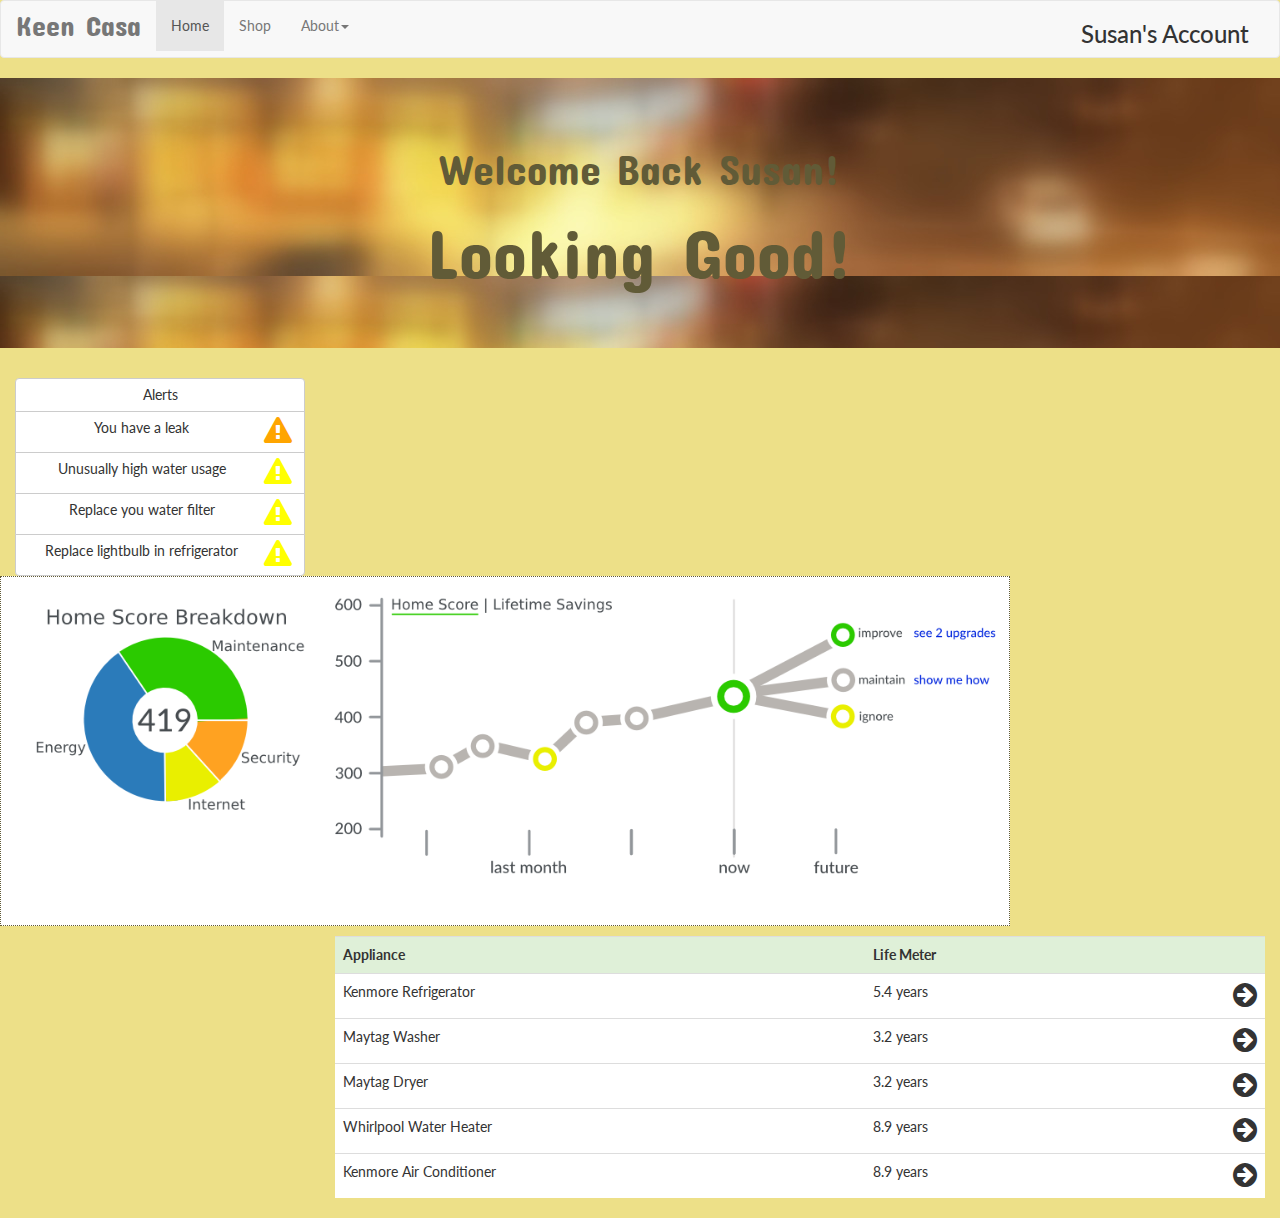
==== dashboard.html @ 5ca03fba "dashboard layout" ====
<!DOCTYPE html>
<html lang="en">
  <head>
    <meta charset="utf-8">
    <meta http-equiv="X-UA-Compatible" content="IE=edge">
    <meta name="viewport" content="width=device-width, initial-scale=1">
    <title>KeenCasa</title>

    <!-- Bootstrap -->
   <link href="css/font-awesome.min.css" rel="stylesheet">
    <link href="css/bootstrap.min.css" rel="stylesheet">
    <link href="css/custom.css" rel="stylesheet">
    <link href='http://fonts.googleapis.com/css?family=Lato:300,400,900' rel='stylesheet' type='text/css'>
    <link href='http://fonts.googleapis.com/css?family=Concert+One' rel='stylesheet' type='text/css'>

    <!-- HTML5 Shim and Respond.js IE8 support of HTML5 elements and media queries -->
    <!-- WARNING: Respond.js doesn't work if you view the page via file:// -->
    <!--[if lt IE 9]>
      <script src="https://oss.maxcdn.com/html5shiv/3.7.2/html5shiv.min.js"></script>
      <script src="https://oss.maxcdn.com/respond/1.4.2/respond.min.js"></script>
    <![endif]-->
  </head>
  <body>
<nav class="navbar navbar-default" role="navigation">
  <div class="container-fluid">
    <!-- Brand and toggle get grouped for better mobile display -->
    <div class="navbar-header">
      <button type="button" class="navbar-toggle" data-toggle="collapse" data-target="#bs-example-navbar-collapse-1">
        <span class="sr-only">Toggle navigation</span>
        <span class="icon-bar"></span>
        <span class="icon-bar"></span>
        <span class="icon-bar"></span>
      </button>
      <a class="navbar-brand" href="#">Keen Casa</a>
    </div>

    <!-- Collect the nav links, forms, and other content for toggling -->
    <div class="collapse navbar-collapse" id="bs-example-navbar-collapse-1">
      <ul class="nav navbar-nav">
        <li class="active"><a href="#">Home</a></li>
        <li><a href="#">Shop</a></li>
        <li class="dropdown">
          <a href="#" class="dropdown-toggle" data-toggle="dropdown">About<span class="caret"></span></a>
          <ul class="dropdown-menu" role="menu">
            <li><a href="#">Action</a></li>
            <li><a href="#">Another action</a></li>
            <li><a href="#">Something else here</a></li>
            <li class="divider"></li>
            <li><a href="#">Separated link</a></li>
            <li class="divider"></li>
            <li><a href="#">One more separated link</a></li>
          </ul>
        </li>
      </ul>
      <h3 class="pull-right">Susan's Account</h3>
    
    </div><!-- /.navbar-collapse -->
  </div><!-- /.container-fluid -->
</nav>

<div class="jumbotron">
  <h2>Welcome Back Susan!</h2>
  <h1>Looking Good!</h1>
</div>
<container>
  <row>
    <div class="btn-group-vertical pull-left col-sm-3">
        <button type="button" class="btn btn-default">Alerts</button>
        <button type="button" class="btn btn-default">You have a leak<i class="fa fa-2x fa-exclamation-triangle pull-right medium-alert"></i></button>
        <button type="button" class="btn btn-default">Unusually high water usage<i class="fa fa-2x fa-exclamation-triangle pull-right low-alert"></i></button>
        <button type="button" class="btn btn-default">Replace you water filter <i class="fa fa-2x fa-exclamation-triangle pull-right low-alert"></i></button>
        <button type="button" class="btn btn-default">Replace lightbulb in refrigerator<i class="fa fa-2x fa-exclamation-triangle pull-right low-alert"></i></button>
    </div>

    <div class="data-vis col-sm-9">
      <img src="images/drawing.png" alt="graphs" width="1000px" height="auto">
    </div>
  </row
</container>

<div class="col-sm-9 pull-right">
  <table class="table">
    <tr class="success">
      <td>Appliance</td>
      <td>Life Meter</td>
      <td></td>
    </tr>
    <tr class="">
      <td>Kenmore Refrigerator</td>
      <td>5.4 years</td>
      <td><i class="fa fa-2x fa-arrow-circle-right pull-right"></i></td>
    </tr>
    <tr class="">
      <td>Maytag Washer</td>
      <td>3.2 years</td>      
      <td><i class="fa fa-2x fa-arrow-circle-right pull-right"></i></td>
    </tr>
    <tr class="">
      <td>Maytag Dryer</td>
      <td>3.2 years</td>   
      <td><i class="fa fa-2x fa-arrow-circle-right pull-right"></i></td>
    </tr>
    <tr class="">
      <td>Whirlpool Water Heater</td>
      <td>8.9 years</td>   
      <td><i class="fa fa-2x fa-arrow-circle-right pull-right"></i></td>
    </tr>
    <tr class="">
      <td>Kenmore Air Conditioner</td>
      <td>8.9 years</td>   
      <td><i class="fa fa-2x fa-arrow-circle-right pull-right"></i></td>
    </tr>
  </table>
</div>

    <!-- jQuery (necessary for Bootstrap's JavaScript plugins) -->
    <script src="https://ajax.googleapis.com/ajax/libs/jquery/1.11.1/jquery.min.js"></script>
    <!-- Include all compiled plugins (below), or include individual files as needed -->
    <script src="js/bootstrap.min.js"></script>
  </body>
</html>
---- css/custom.css ----
.jumbotron h2 {
	text-align: center;
	font-family: 'Concert One', cursive;
	font-size: 3em;
	color: #615B37;
}

.jumbotron h1 {
	text-align: center;
	font-family: 'Concert One', cursive;
	font-size: 5em;
	color: #615B37;
}
.data-vis	{
	border: 1px dotted #615B37;
	width: 1010px;
	height: 350px;
	background-color: white;
	margin-bottom: 10px;
}

.medium-alert {
	color: orange;
}

.low-alert {
	color: yellow;
}

.jumbotron {
	background-image: url("../images/blurred.jpg");
	background-repeat: none;
}

body {
	font-family: lato;
	background-color: #EDE088;
}

.navbar-brand {
	font-family: 'Concert One', cursive;
	font-size: 2em;
	color: #615B37;
}

.btn-group-vertical, .list-group {
	border-radius: 50px;
}

tr.success td {
	font-weight: bold;
}

.fa-arrow-circle {
	color: #615B37;
}

table {
	background-color: white;
}
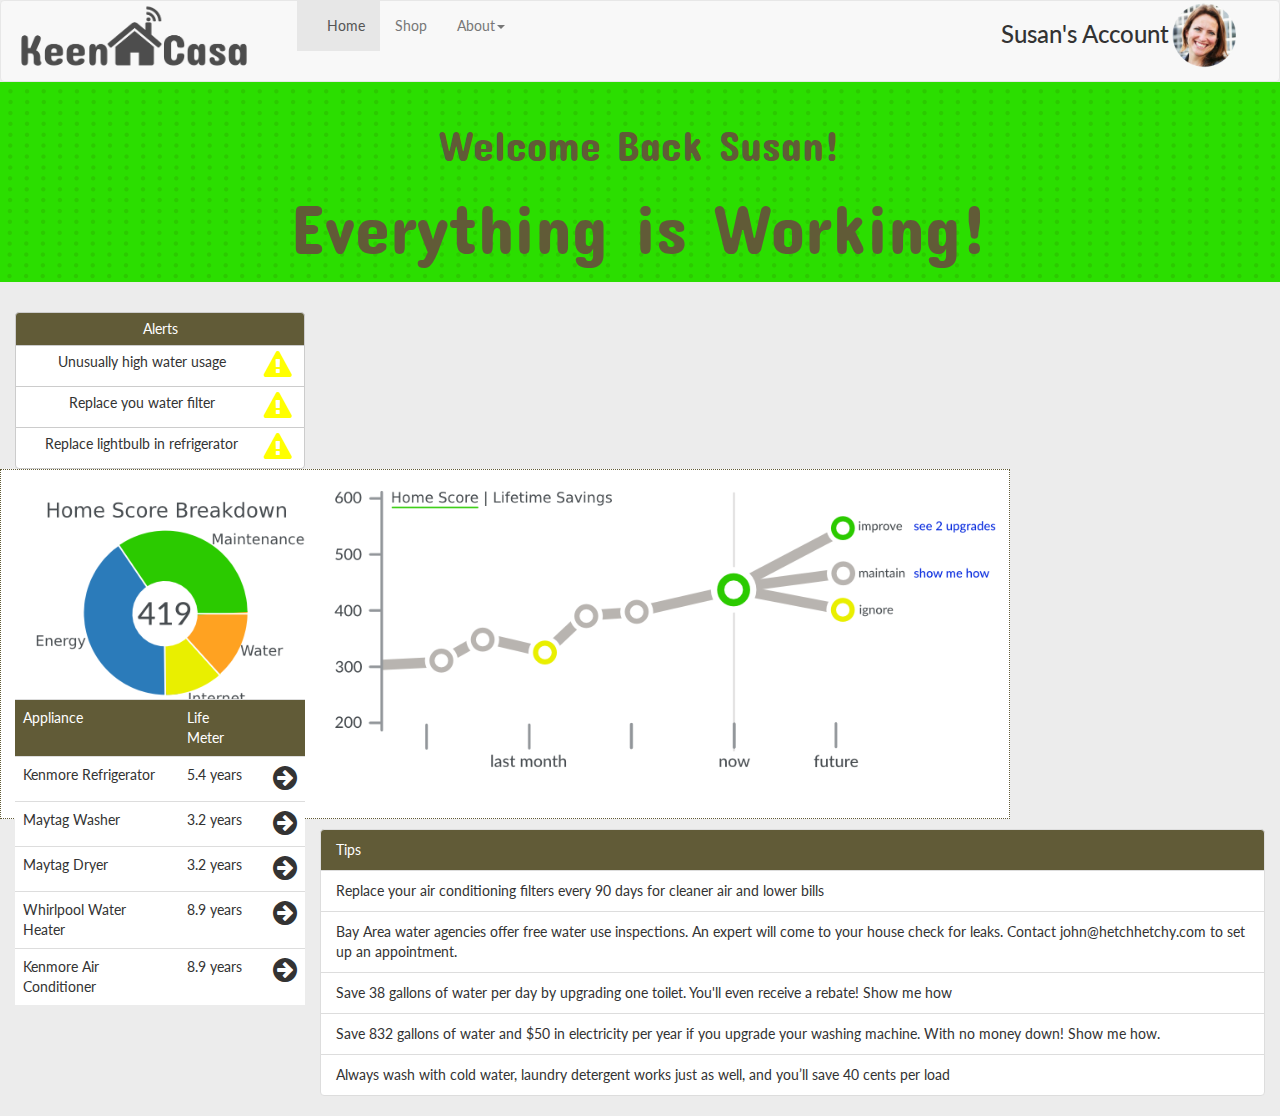
==== commit 6a5748b4: "updated dashboard" ====
--- a/dashboard.html
+++ b/dashboard.html
@@ -31,7 +31,7 @@
         <span class="icon-bar"></span>
         <span class="icon-bar"></span>
       </button>
-      <a class="navbar-brand" href="#">Keen Casa</a>
+      <a class="navbar-brand" href="#"><img src="images/logo.png" width="auto" height="70px"</a>
     </div>
 
     <!-- Collect the nav links, forms, and other content for toggling -->
@@ -52,6 +52,7 @@
           </ul>
         </li>
       </ul>
+      <img class="pull-right avatar" src="images/avatar.png" width="80px" height="80px">
       <h3 class="pull-right">Susan's Account</h3>
     
     </div><!-- /.navbar-collapse -->
@@ -60,13 +61,12 @@
 
 <div class="jumbotron">
   <h2>Welcome Back Susan!</h2>
-  <h1>Looking Good!</h1>
+  <h1>Everything is Working!</h1>
 </div>
 <container>
   <row>
     <div class="btn-group-vertical pull-left col-sm-3">
-        <button type="button" class="btn btn-default">Alerts</button>
-        <button type="button" class="btn btn-default">You have a leak<i class="fa fa-2x fa-exclamation-triangle pull-right medium-alert"></i></button>
+        <button type="button" class="btn btn-default primary">Alerts</button>
         <button type="button" class="btn btn-default">Unusually high water usage<i class="fa fa-2x fa-exclamation-triangle pull-right low-alert"></i></button>
         <button type="button" class="btn btn-default">Replace you water filter <i class="fa fa-2x fa-exclamation-triangle pull-right low-alert"></i></button>
         <button type="button" class="btn btn-default">Replace lightbulb in refrigerator<i class="fa fa-2x fa-exclamation-triangle pull-right low-alert"></i></button>
@@ -75,43 +75,54 @@
     <div class="data-vis col-sm-9">
       <img src="images/drawing.png" alt="graphs" width="1000px" height="auto">
     </div>
-  </row
+        <div class="col-sm-3 pull-left">
+      <table class="table">
+        <tr class="primary">
+          <td>Appliance</td>
+          <td>Life Meter</td>
+          <td></td>
+        </tr>
+        <tr class="">
+          <td>Kenmore Refrigerator</td>
+          <td>5.4 years</td>
+          <td><i class="fa fa-2x fa-arrow-circle-right pull-right"></i></td>
+        </tr>
+        <tr class="">
+          <td>Maytag Washer</td>
+          <td>3.2 years</td>      
+          <td><i class="fa fa-2x fa-arrow-circle-right pull-right"></i></td>
+        </tr>
+        <tr class="">
+          <td>Maytag Dryer</td>
+          <td>3.2 years</td>   
+          <td><i class="fa fa-2x fa-arrow-circle-right pull-right"></i></td>
+        </tr>
+        <tr class="">
+          <td>Whirlpool Water Heater</td>
+          <td>8.9 years</td>   
+          <td><i class="fa fa-2x fa-arrow-circle-right pull-right"></i></td>
+        </tr>
+        <tr class="">
+          <td>Kenmore Air Conditioner</td>
+          <td>8.9 years</td>   
+          <td><i class="fa fa-2x fa-arrow-circle-right pull-right"></i></td>
+        </tr>
+      </table>
+    </div>
+    
+  </row>
+  <row>
+    <ul class="col-sm-9 list-group">
+      <li class="list-group-item primary">Tips</li>
+      <li class="list-group-item">Replace your air conditioning filters every 90 days for cleaner air and lower bills</li>
+      <li class="list-group-item">Bay Area water agencies offer free water use inspections. An expert will come to your house check for leaks. Contact john@hetchhetchy.com to set up an appointment.</li>
+      <li class="list-group-item">Save 38 gallons of water per day by upgrading one toilet. You'll even receive a rebate! Show me how</li>
+      <li class="list-group-item">Save 832 gallons of water and $50 in electricity per year if you upgrade your washing machine. With no money down! Show me how.</li>
+      <li class="list-group-item">Always wash with cold water, laundry detergent works just as well, and you’ll save 40 cents per load
+    </li>
+    </ul>
+  </row>
 </container>
-
-<div class="col-sm-9 pull-right">
-  <table class="table">
-    <tr class="success">
-      <td>Appliance</td>
-      <td>Life Meter</td>
-      <td></td>
-    </tr>
-    <tr class="">
-      <td>Kenmore Refrigerator</td>
-      <td>5.4 years</td>
-      <td><i class="fa fa-2x fa-arrow-circle-right pull-right"></i></td>
-    </tr>
-    <tr class="">
-      <td>Maytag Washer</td>
-      <td>3.2 years</td>      
-      <td><i class="fa fa-2x fa-arrow-circle-right pull-right"></i></td>
-    </tr>
-    <tr class="">
-      <td>Maytag Dryer</td>
-      <td>3.2 years</td>   
-      <td><i class="fa fa-2x fa-arrow-circle-right pull-right"></i></td>
-    </tr>
-    <tr class="">
-      <td>Whirlpool Water Heater</td>
-      <td>8.9 years</td>   
-      <td><i class="fa fa-2x fa-arrow-circle-right pull-right"></i></td>
-    </tr>
-    <tr class="">
-      <td>Kenmore Air Conditioner</td>
-      <td>8.9 years</td>   
-      <td><i class="fa fa-2x fa-arrow-circle-right pull-right"></i></td>
-    </tr>
-  </table>
-</div>
 
     <!-- jQuery (necessary for Bootstrap's JavaScript plugins) -->
     <script src="https://ajax.googleapis.com/ajax/libs/jquery/1.11.1/jquery.min.js"></script>
--- a/css/custom.css
+++ b/css/custom.css
@@ -28,19 +28,26 @@
 }
 
 .jumbotron {
-	background-image: url("../images/blurred.jpg");
+	background-image: url("../images/banner.png");
 	background-repeat: none;
+	height: 200px;
+	padding: 20px;
 }
 
 body {
 	font-family: lato;
-	background-color: #EDE088;
+	background-color: #ECECEC;
+}
+
+.navbar {
+	margin-bottom: 0;
 }
 
 .navbar-brand {
 	font-family: 'Concert One', cursive;
 	font-size: 2em;
 	color: #615B37;
+	padding-top: 0
 }
 
 .btn-group-vertical, .list-group {
@@ -57,4 +64,12 @@
 
 table {
 	background-color: white;
-}+	margin-top: -130px;
+}
+
+.primary {
+	background: #615B37;
+	color: white;
+}
+
+
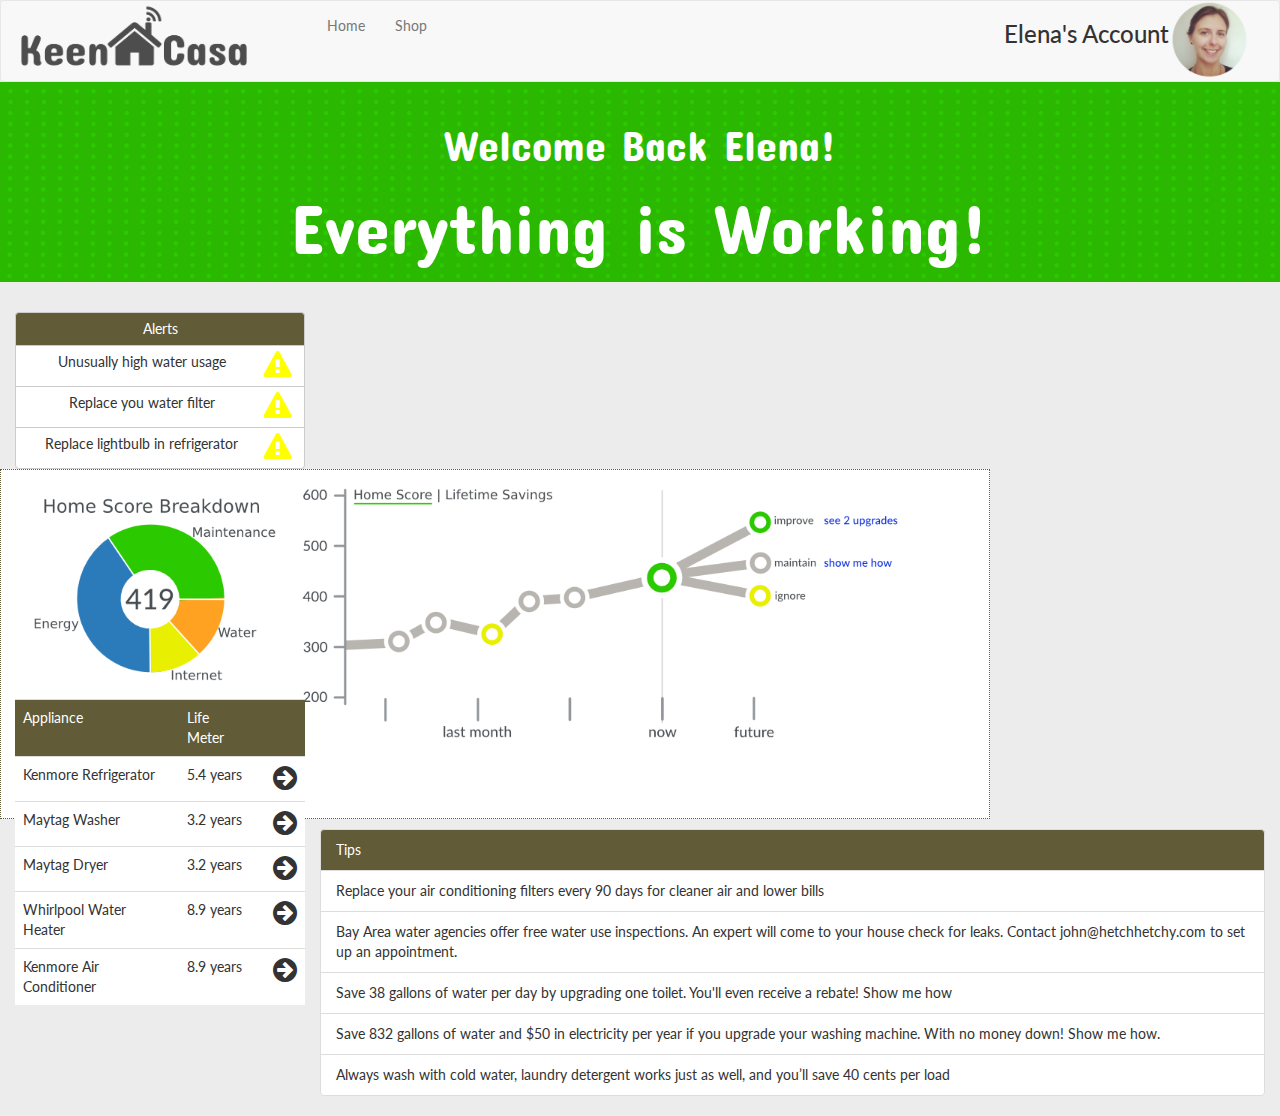
==== commit 21c86ee0: "added product page" ====
--- a/dashboard.html
+++ b/dashboard.html
@@ -19,8 +19,8 @@
       <script src="https://oss.maxcdn.com/html5shiv/3.7.2/html5shiv.min.js"></script>
       <script src="https://oss.maxcdn.com/respond/1.4.2/respond.min.js"></script>
     <![endif]-->
-  </head>
-  <body>
+</head>
+<body>
 <nav class="navbar navbar-default" role="navigation">
   <div class="container-fluid">
     <!-- Brand and toggle get grouped for better mobile display -->
@@ -31,37 +31,26 @@
         <span class="icon-bar"></span>
         <span class="icon-bar"></span>
       </button>
-      <a class="navbar-brand" href="#"><img src="images/logo.png" width="auto" height="70px"</a>
+      <a class="navbar-brand" href="index.html"><img src="images/logo.png" width="auto" height="70px"</a>
     </div>
 
     <!-- Collect the nav links, forms, and other content for toggling -->
     <div class="collapse navbar-collapse" id="bs-example-navbar-collapse-1">
       <ul class="nav navbar-nav">
-        <li class="active"><a href="#">Home</a></li>
-        <li><a href="#">Shop</a></li>
-        <li class="dropdown">
-          <a href="#" class="dropdown-toggle" data-toggle="dropdown">About<span class="caret"></span></a>
-          <ul class="dropdown-menu" role="menu">
-            <li><a href="#">Action</a></li>
-            <li><a href="#">Another action</a></li>
-            <li><a href="#">Something else here</a></li>
-            <li class="divider"></li>
-            <li><a href="#">Separated link</a></li>
-            <li class="divider"></li>
-            <li><a href="#">One more separated link</a></li>
-          </ul>
+        <li class=""><a href="dashboard.html">Home</a></li>
+        <li><a href="products.html">Shop</a></li>
         </li>
       </ul>
       <img class="pull-right avatar" src="images/avatar.png" width="80px" height="80px">
-      <h3 class="pull-right">Susan's Account</h3>
+      <h3 class="pull-right">Elena's Account</h3>
     
     </div><!-- /.navbar-collapse -->
   </div><!-- /.container-fluid -->
 </nav>
 
 <div class="jumbotron">
-  <h2>Welcome Back Susan!</h2>
-  <h1>Everything is Working!</h1>
+  <h2 style="color:#ffffff;">Welcome Back Elena!</h2>
+  <h1 style="color:#ffffff;">Everything is Working!</h1>
 </div>
 <container>
   <row>
@@ -73,10 +62,10 @@
     </div>
 
     <div class="data-vis col-sm-9">
-      <img src="images/drawing.png" alt="graphs" width="1000px" height="auto">
+      <img src="images/drawing.png" alt="graphs" width="900px" height="auto">
     </div>
         <div class="col-sm-3 pull-left">
-      <table class="table">
+      <table class="table dashboard">
         <tr class="primary">
           <td>Appliance</td>
           <td>Life Meter</td>
@@ -129,4 +118,4 @@
     <!-- Include all compiled plugins (below), or include individual files as needed -->
     <script src="js/bootstrap.min.js"></script>
   </body>
-</html>+</html>
--- a/css/custom.css
+++ b/css/custom.css
@@ -13,7 +13,7 @@
 }
 .data-vis	{
 	border: 1px dotted #615B37;
-	width: 1010px;
+	width: 990px;
 	height: 350px;
 	background-color: white;
 	margin-bottom: 10px;
@@ -28,7 +28,7 @@
 }
 
 .jumbotron {
-	background-image: url("../images/banner.png");
+	background-image: url("../images/banner.png ");
 	background-repeat: none;
 	height: 200px;
 	padding: 20px;
@@ -62,7 +62,7 @@
 	color: #615B37;
 }
 
-table {
+table.dashboard {
 	background-color: white;
 	margin-top: -130px;
 }
@@ -72,4 +72,21 @@
 	color: white;
 }
 
+table.upgrade tr td {
+font-size: 1.5em;
 
+}
+button.upgrade {
+	background-color: yellow;
+	border-radius: 20px;
+}
+
+.savings {
+	color: green;
+	font-size: 4em;
+}
+
+.score {
+	color: blue;
+	font-size: 4em;
+}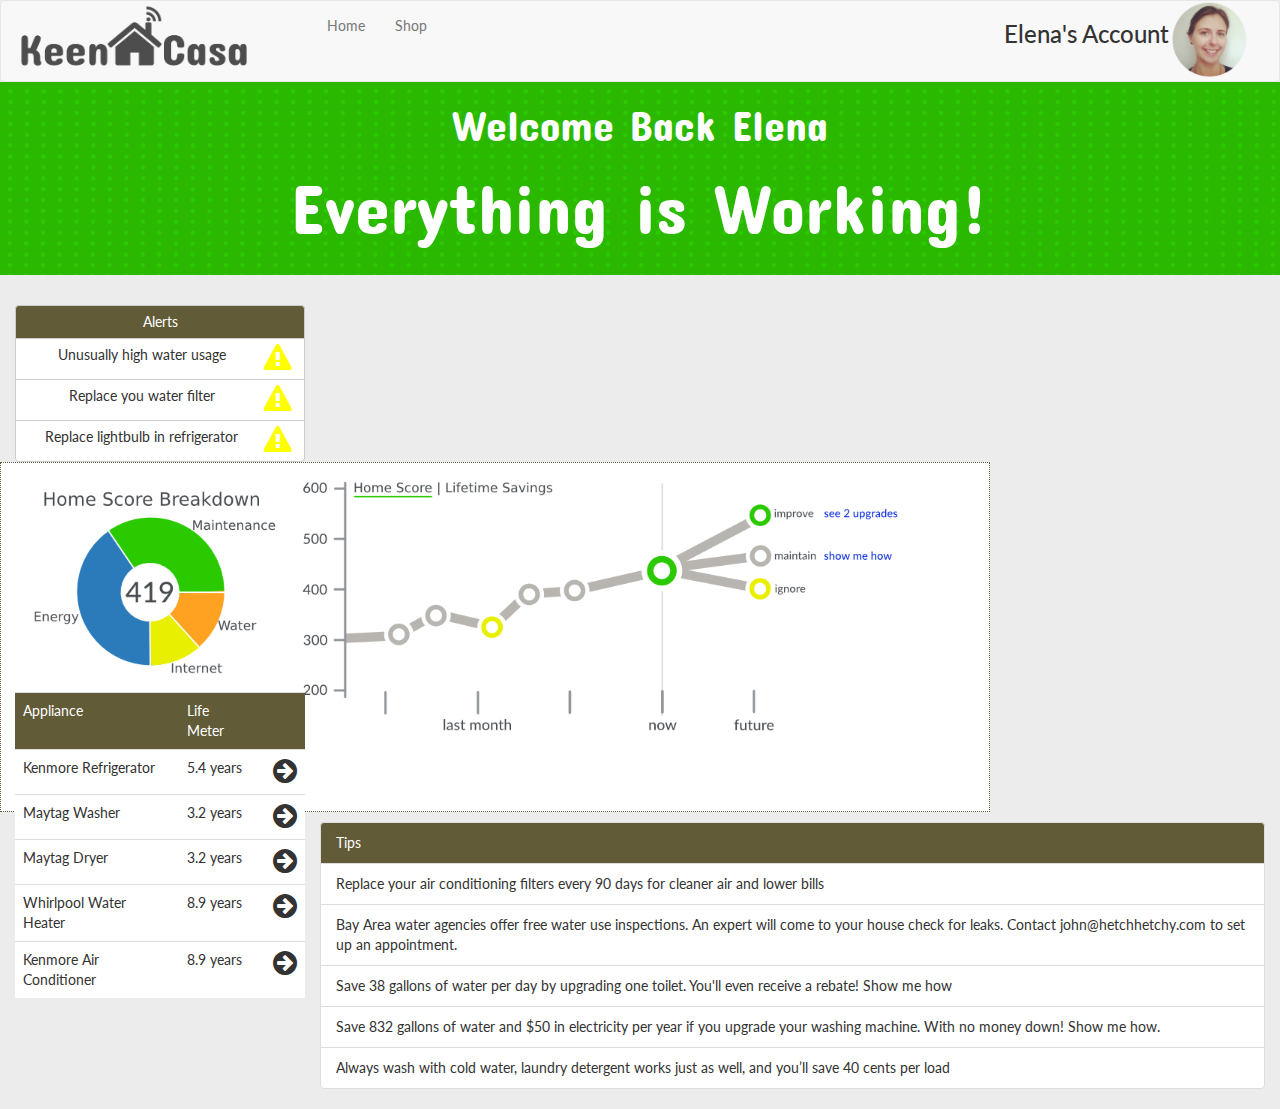
==== commit 905e51df: "fixed bugs" ====
--- a/dashboard.html
+++ b/dashboard.html
@@ -49,7 +49,7 @@
 </nav>
 
 <div class="jumbotron">
-  <h2 style="color:#ffffff;">Welcome Back Elena!</h2>
+  <h2 style="color:#ffffff;margin-top:0px;">Welcome Back Elena</h2>
   <h1 style="color:#ffffff;">Everything is Working!</h1>
 </div>
 <container>
--- a/css/custom.css
+++ b/css/custom.css
@@ -30,7 +30,6 @@
 .jumbotron {
 	background-image: url("../images/banner.png ");
 	background-repeat: none;
-	height: 200px;
 	padding: 20px;
 }
 
@@ -89,4 +88,4 @@
 .score {
 	color: blue;
 	font-size: 4em;
-}+}
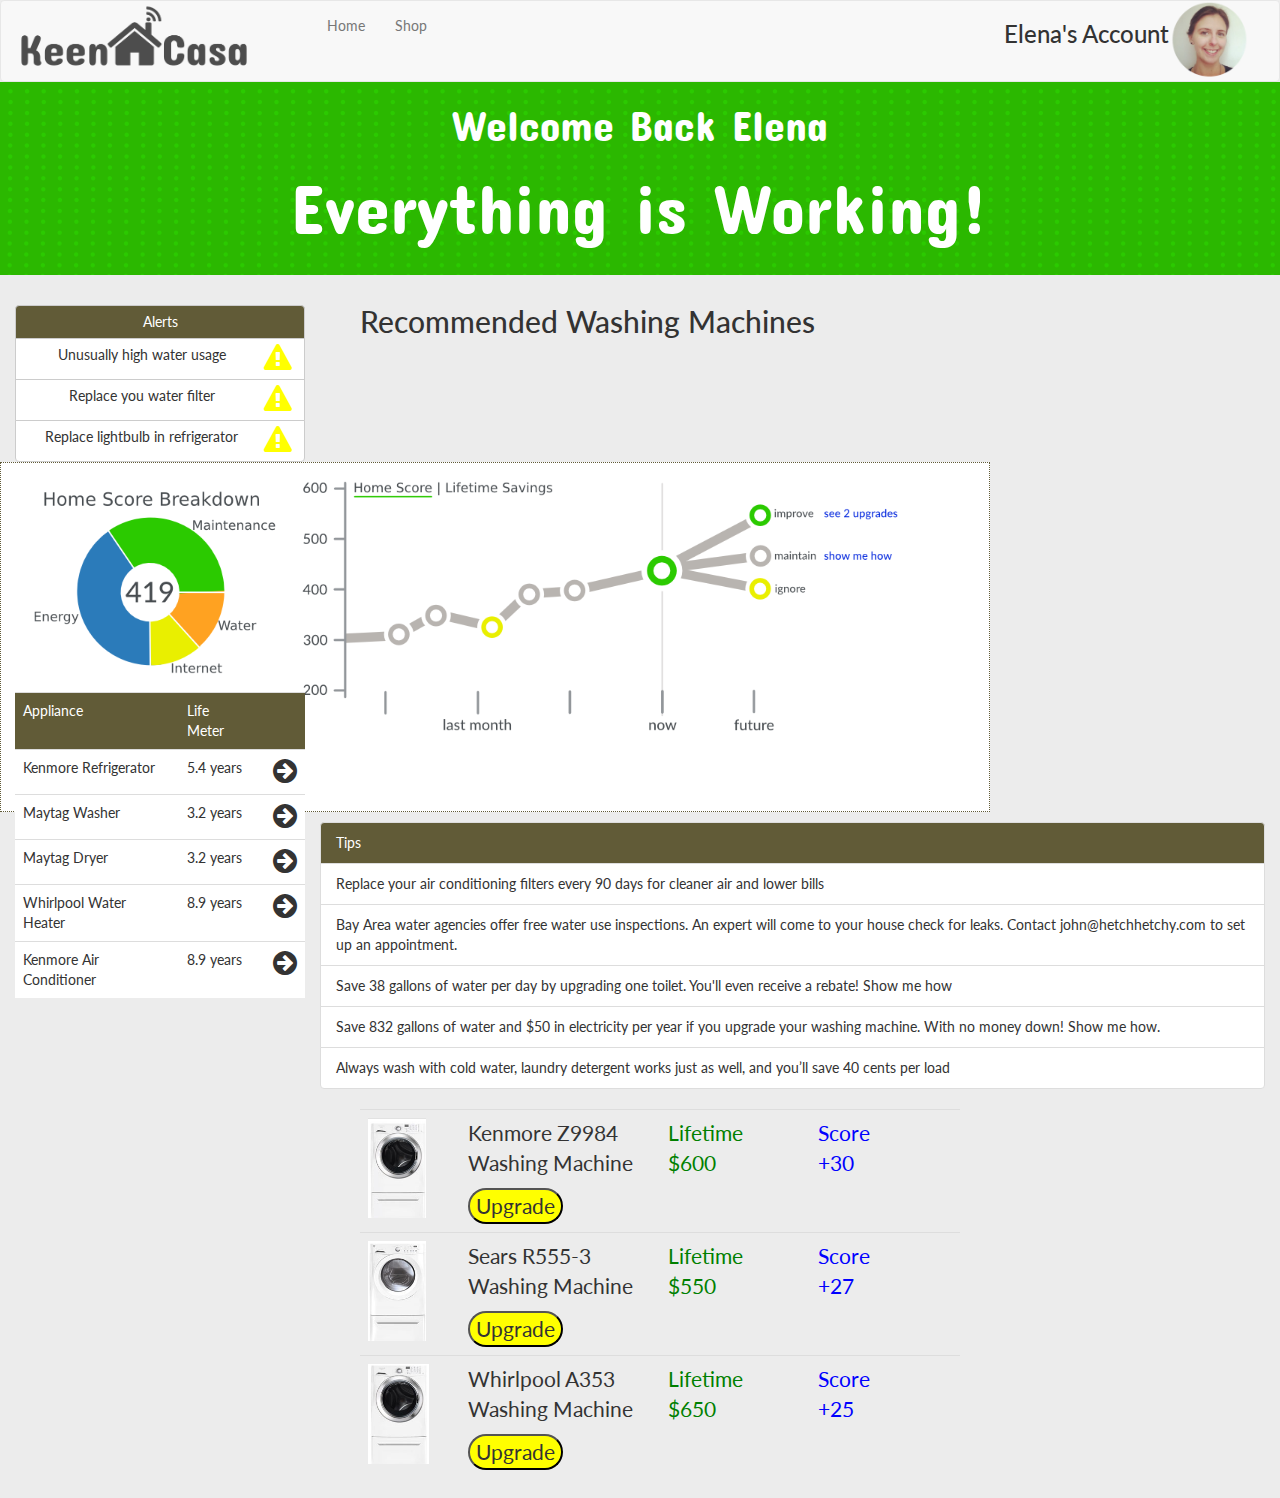
==== commit 034dfea8: "added recommendations to homepage" ====
--- a/dashboard.html
+++ b/dashboard.html
@@ -112,6 +112,42 @@
     </ul>
   </row>
 </container>
+<container>
+  <row>
+      <h2 class="center-block" style="margin-left:360px;">Recommended Washing Machines</h2>
+      <div class="center-block">
+      <table class="table upgrade" style="margin-left:360px;width:600px;">
+          <tr class="">
+            <td class="col-xs-2"><img src="images/washing-machine1.png" height="100px"></td>
+            <td class="col-xs-4"> 
+              <p class="">Kenmore Z9984 Washing Machine</p>
+              <button class="upgrade">Upgrade</button>
+            </td>
+            <td class="savings col-xs-3">Lifetime<br/>$600</td>
+            <td class="score col-xs-3">Score<br/>+30</td>
+         </tr>
+         <tr class="">
+            <td class="col-xs-2"><img src="images/washing-machine2.png" height="100px"></td>
+            <td class="col-xs-4"> 
+              <p class="">Sears R555-3 Washing Machine</p>
+              <button class="upgrade">Upgrade</button>
+            </td>
+            <td class="savings col-xs-3">Lifetime<br/>$550</td>
+            <td class="score col-xs-3">Score<br/>+27</td>
+         </tr>
+         <tr class="">
+            <td class="col-xs-2"><img src="images/washing-machine3.png" height="100px"></td>
+            <td class="col-xs-4"> 
+              <p class="">Whirlpool A353 Washing Machine</p>
+              <button class="upgrade">Upgrade</button>
+            </td>
+            <td class="savings col-xs-3">Lifetime<br/>$650</td>
+            <td class="score col-xs-3">Score<br/>+25</td>
+         </tr>
+      </table>
+    </div>
+  </row>
+</container>
 
     <!-- jQuery (necessary for Bootstrap's JavaScript plugins) -->
     <script src="https://ajax.googleapis.com/ajax/libs/jquery/1.11.1/jquery.min.js"></script>
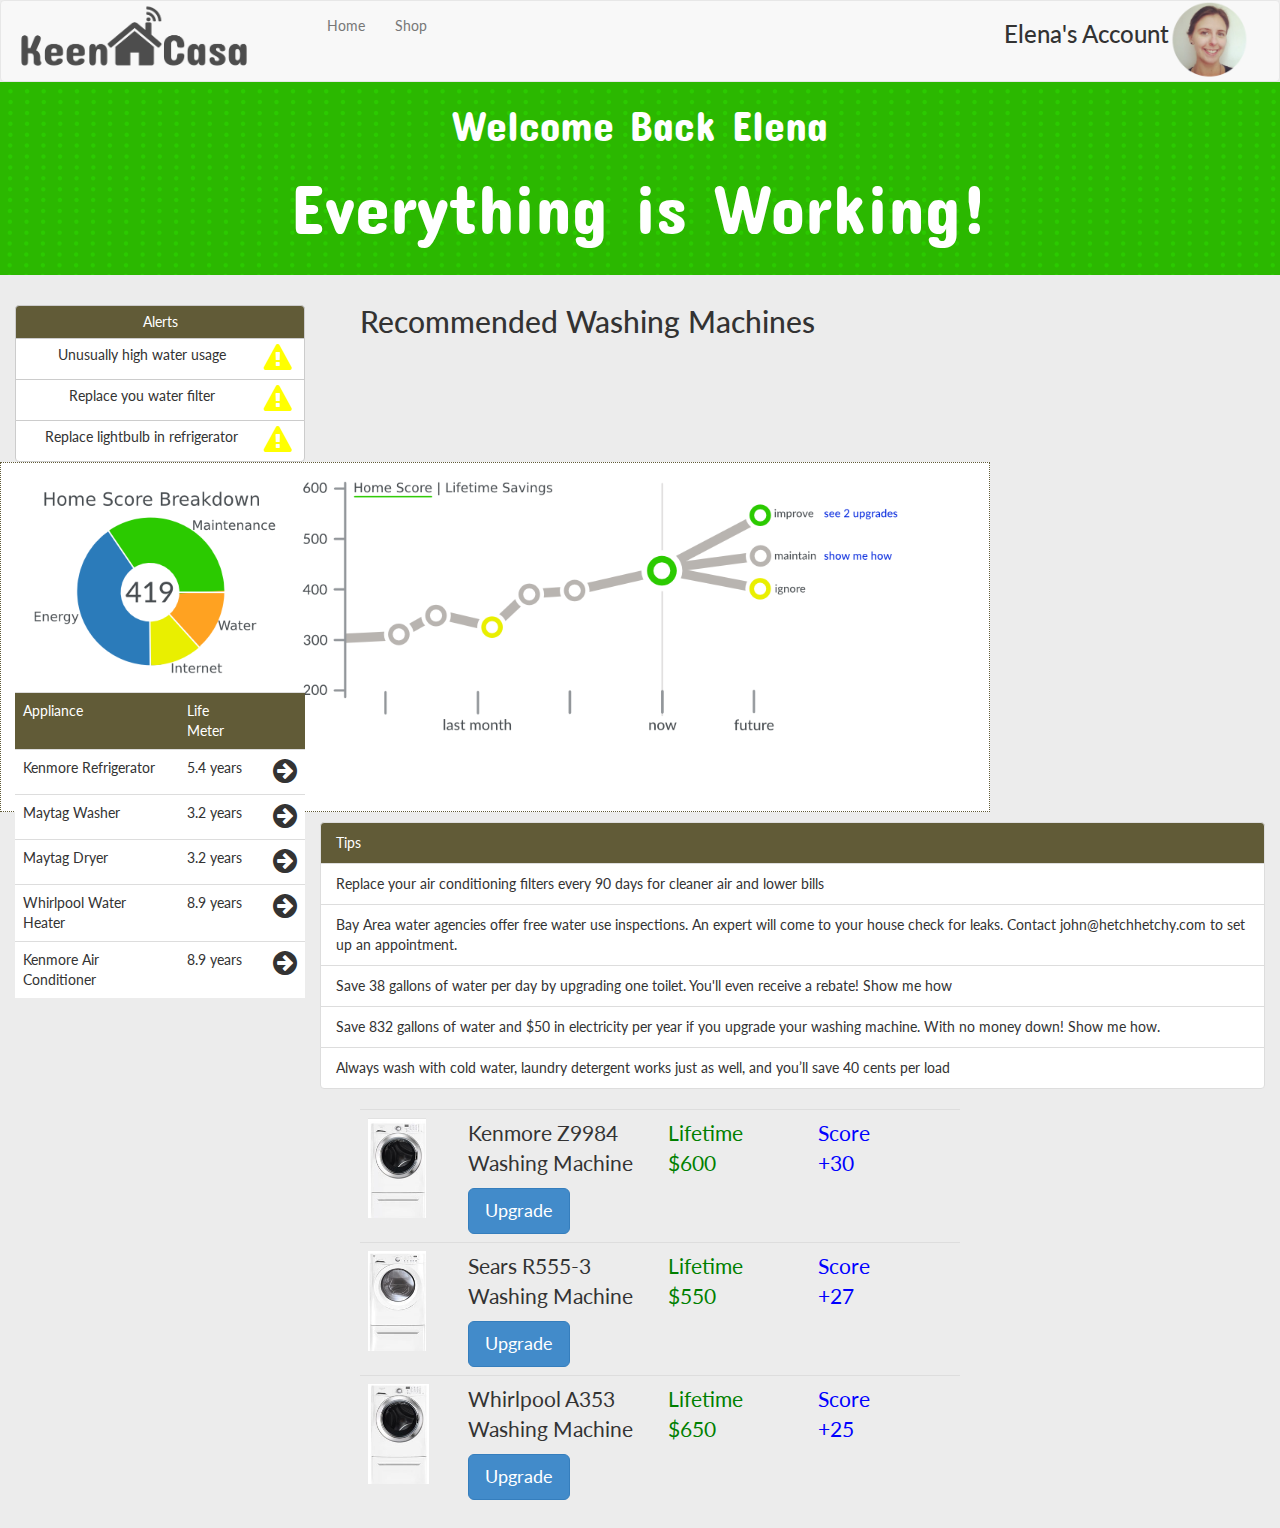
==== commit 7608d0a0: "fixed buttons on upgrades" ====
--- a/dashboard.html
+++ b/dashboard.html
@@ -121,7 +121,7 @@
             <td class="col-xs-2"><img src="images/washing-machine1.png" height="100px"></td>
             <td class="col-xs-4"> 
               <p class="">Kenmore Z9984 Washing Machine</p>
-              <button class="upgrade">Upgrade</button>
+              <a class="btn btn-primary btn-lg">Upgrade</a>
             </td>
             <td class="savings col-xs-3">Lifetime<br/>$600</td>
             <td class="score col-xs-3">Score<br/>+30</td>
@@ -130,7 +130,7 @@
             <td class="col-xs-2"><img src="images/washing-machine2.png" height="100px"></td>
             <td class="col-xs-4"> 
               <p class="">Sears R555-3 Washing Machine</p>
-              <button class="upgrade">Upgrade</button>
+              <a class="btn btn-primary btn-lg">Upgrade</a>
             </td>
             <td class="savings col-xs-3">Lifetime<br/>$550</td>
             <td class="score col-xs-3">Score<br/>+27</td>
@@ -139,7 +139,7 @@
             <td class="col-xs-2"><img src="images/washing-machine3.png" height="100px"></td>
             <td class="col-xs-4"> 
               <p class="">Whirlpool A353 Washing Machine</p>
-              <button class="upgrade">Upgrade</button>
+              <a class="btn btn-primary btn-lg">Upgrade</a>
             </td>
             <td class="savings col-xs-3">Lifetime<br/>$650</td>
             <td class="score col-xs-3">Score<br/>+25</td>
